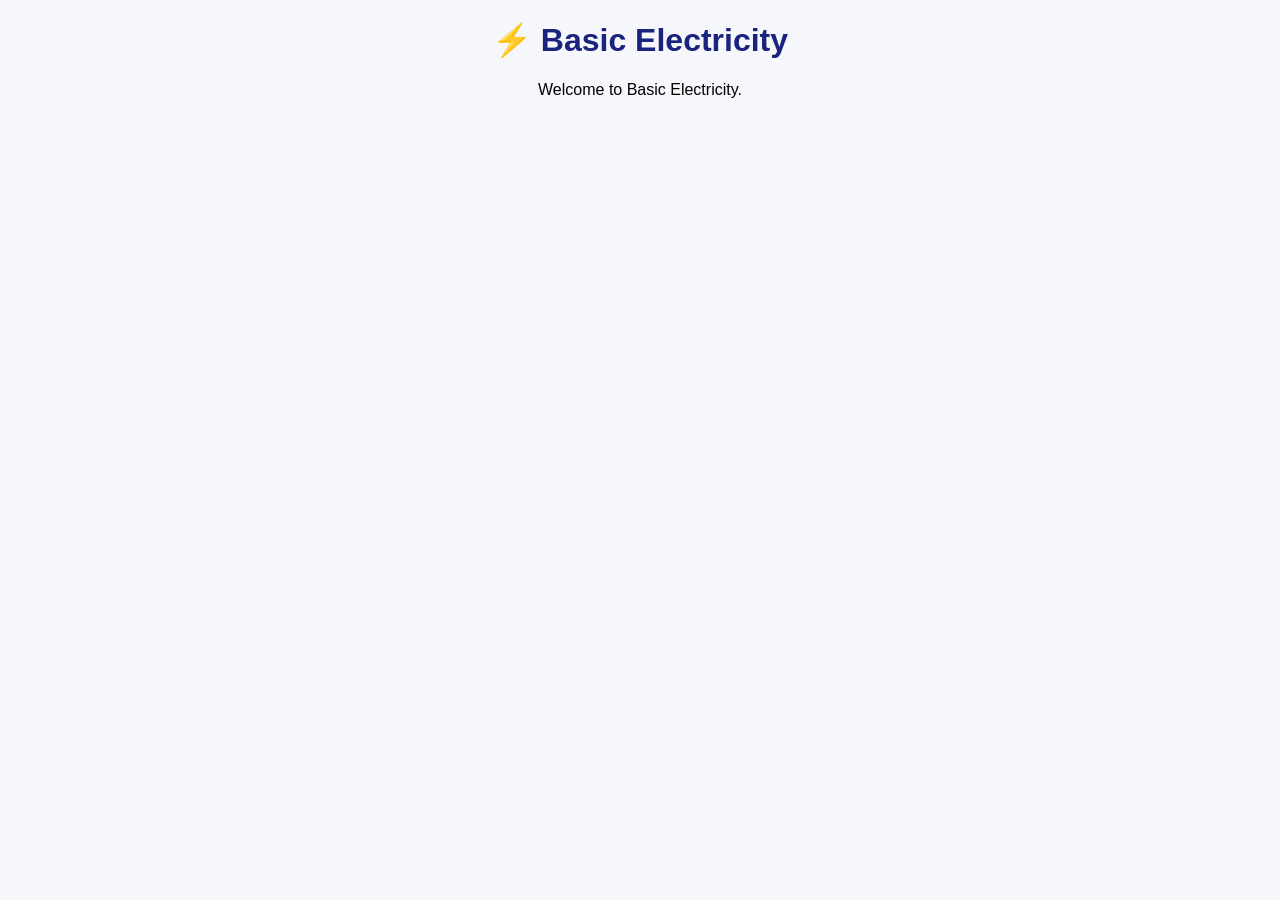
==== basic-electricity.html @ cd4f0fdf "Create basic-electricity.html" ====
<!DOCTYPE html>
<html>
<head>
<title>Basic Electricity</title>
<link rel="stylesheet" href="style.css">
</head>

<body>

<h1>⚡ Basic Electricity</h1>

<p>Welcome to Basic Electricity.</p>

</body>
</html>
---- style.css ----
footer {
  margin-top: 40px;
  padding: 10px;
  background: #1a237e;
  color: white;
}
.card {
  width: 220px;
  padding: 20px;
  background: white;
  border-radius: 15px;
  text-decoration: none;
  color: black;
  box-shadow: 0 6px 15px rgba(0,0,0,0.2);
  transition: 0.3s;
}

.card:hover {
  transform: translateY(-5px);
}
header {
  background: #0d47a1;
  color: white;
  padding: 15px;
}
body {
  font-family: Arial;
  background: #f0f2f5;
  text-align: center;
}

.container {
  display: flex;
  flex-wrap: wrap;
  justify-content: center;
  gap: 15px;
  margin-top: 20px;
}

.card {
  width: 200px;
  padding: 15px;
  background: white;
  border-radius: 12px;
  text-decoration: none;
  color: black;
  box-shadow: 0 4px 10px rgba(0,0,0,0.1);
  transition: 0.3s;
}

.card:hover {
  transform: scale(1.05);
  background: #e3f2fd;
}
body {
  font-family: Arial;
  background: #f5f7fa;
  text-align: center;
}

h1 {
  color: #1a237e;
}

.container {
  margin-top: 20px;
}

.card {
  display: inline-block;
  width: 250px;
  padding: 20px;
  background: white;
  border-radius: 12px;
  text-decoration: none;
  color: black;
  box-shadow: 0 5px 15px rgba(0,0,0,0.1);
  transition: 0.3s;
}

.card:hover {
  transform: scale(1.05);
}
.logo {
  font-size: 28px;
  font-weight: bold;
  color: white;
  background: #1a237e;
  padding: 10px;
  border-radius: 10px;
  display: inline-block;
  margin-top: 15px;
}
nav {
  background: #0d47a1;
  padding: 10px;
}

nav a {
  color: white;
  margin: 15px;
  text-decoration: none;
  font-weight: bold;
}

nav a:hover {
  color: yellow;
}
.btn {
  display: inline-block;
  padding: 10px 20px;
  background: #0d47a1;
  color: white;
  border-radius: 8px;
  text-decoration: none;
}

.btn:hover {
  background: #1565c0;
}
.card {
  transition: 0.3s;
}

.card:hover {
  transform: translateY(-8px);
}
.search {
  padding: 10px;
  width: 60%;
  margin-top: 20px;
  border-radius: 8px;
.container {
  display: flex;
  justify-content: center;
  gap: 20px;
  flex-wrap: wrap;
}

.card {
  width: 220px;
  padding: 20px;
  background: white;
  border-radius: 12px;
  text-decoration: none;
  color: black;
  box-shadow: 0 4px 10px rgba(0,0,0,0.2);
  transition: 0.3s;
}

.card:hover {
  transform: translateY(-5px);
}
  img {
  border-radius: 10px;
  margin-top: 10px;
}

a {
  display: inline-block;
  margin-top: 10px;
  color: #0d47a1;
  font-weight: bold;
}
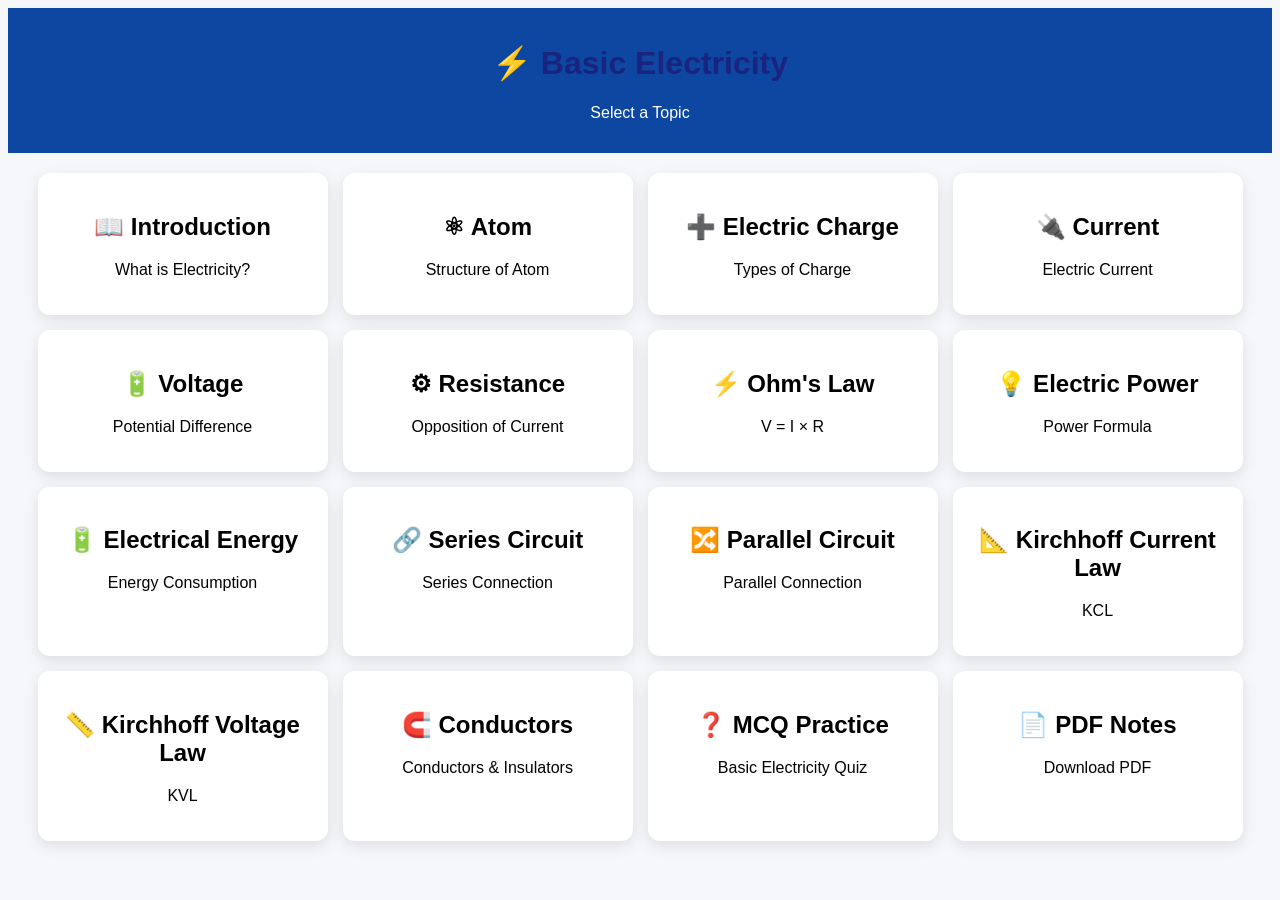
==== commit 923d982a: "Update basic-electricity.html" ====
--- a/basic-electricity.html
+++ b/basic-electricity.html
@@ -1,15 +1,102 @@
 <!DOCTYPE html>
-<html>
+<html lang="en">
 <head>
+<meta charset="UTF-8">
+<meta name="viewport" content="width=device-width, initial-scale=1.0">
 <title>Basic Electricity</title>
 <link rel="stylesheet" href="style.css">
 </head>
 
 <body>
 
+<header>
 <h1>⚡ Basic Electricity</h1>
+<p>Select a Topic</p>
+</header>
 
-<p>Welcome to Basic Electricity.</p>
+<div class="container">
+
+<a class="card" href="introduction.html">
+<h2>📖 Introduction</h2>
+<p>What is Electricity?</p>
+</a>
+
+<a class="card" href="atom.html">
+<h2>⚛ Atom</h2>
+<p>Structure of Atom</p>
+</a>
+
+<a class="card" href="electric-charge.html">
+<h2>➕ Electric Charge</h2>
+<p>Types of Charge</p>
+</a>
+
+<a class="card" href="current.html">
+<h2>🔌 Current</h2>
+<p>Electric Current</p>
+</a>
+
+<a class="card" href="voltage.html">
+<h2>🔋 Voltage</h2>
+<p>Potential Difference</p>
+</a>
+
+<a class="card" href="resistance.html">
+<h2>⚙ Resistance</h2>
+<p>Opposition of Current</p>
+</a>
+
+<a class="card" href="ohms-law.html">
+<h2>⚡ Ohm's Law</h2>
+<p>V = I × R</p>
+</a>
+
+<a class="card" href="power.html">
+<h2>💡 Electric Power</h2>
+<p>Power Formula</p>
+</a>
+
+<a class="card" href="energy.html">
+<h2>🔋 Electrical Energy</h2>
+<p>Energy Consumption</p>
+</a>
+
+<a class="card" href="series.html">
+<h2>🔗 Series Circuit</h2>
+<p>Series Connection</p>
+</a>
+
+<a class="card" href="parallel.html">
+<h2>🔀 Parallel Circuit</h2>
+<p>Parallel Connection</p>
+</a>
+
+<a class="card" href="kcl.html">
+<h2>📐 Kirchhoff Current Law</h2>
+<p>KCL</p>
+</a>
+
+<a class="card" href="kvl.html">
+<h2>📏 Kirchhoff Voltage Law</h2>
+<p>KVL</p>
+</a>
+
+<a class="card" href="conductors.html">
+<h2>🧲 Conductors</h2>
+<p>Conductors & Insulators</p>
+</a>
+
+<a class="card" href="mcq-basic.html">
+<h2>❓ MCQ Practice</h2>
+<p>Basic Electricity Quiz</p>
+</a>
+
+<a class="card" href="pdf-basic.html">
+<h2>📄 PDF Notes</h2>
+<p>Download PDF</p>
+</a>
+
+</div>
 
 </body>
 </html>
